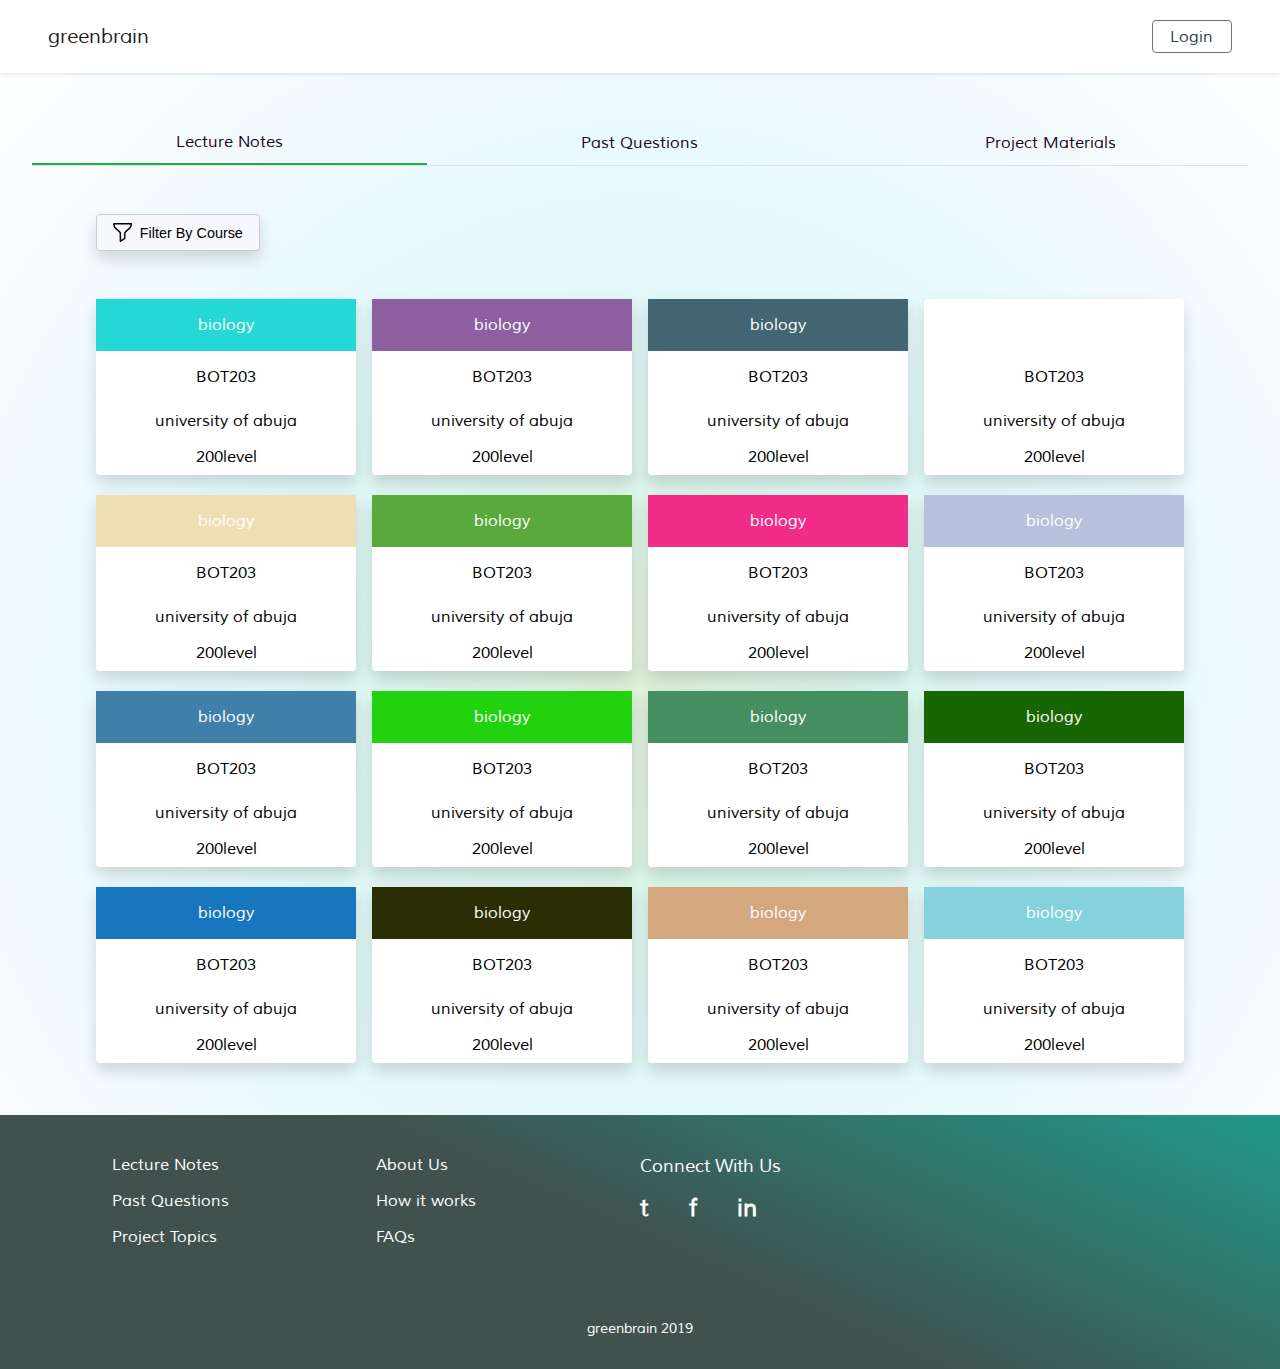
==== Pages/LecturesNotes.html @ ea2e2113 "first push" ====
<!DOCTYPE html>
<html lang="en">
<head>
    <meta charset="UTF-8">
    <meta name="viewport" content="width=device-width, initial-scale=1.0">
    <link rel="stylesheet" href="path/to/bootstrap/css/bootstrap.min.css">
<link rel="stylesheet" href="path/to/font-awesome/css/font-awesome.min.css">
    <link type="text/css" rel="stylesheet" href="../css/index.css"/>
    <link type="text/css" rel="stylesheet" href="../css/LectureNotes.css"/>
    <title>greenbrain | Lecture handouts, past question papers, project topics and materials</title>
</head>

<header class="header">
    <div class="header__nav">
        <a href="../index.html" class="header__title">greenbrain</a>


        <div class="header__icons">
            <a class="header__link">
                Login
            </a>
        </div>
    </div>
    
</header>
<body>
    <section class="tab__group">
        <nav class="tab">
            <a href="./LecturesNotes.html" class="active tab__item">Lecture Notes</a>
            <a href="./PastQuestions.html" class=" tab__item">Past Questions</a>
            <a href="./Projects.html" class="tab__item">Project Materials</a>
        </nav>
    </section>

    <div class="filter__cover" >
        <button class="filter">
            <img src="../css/images/filter.png" alt="filter" class="filter__image"/>
            <p>Filter By Course</p>
        </button>
        
    </div>

    <section class="tablet__grid">
        <div class="tablet">
            <div class="tablet__color">
                <p class="tablet__title">biology</p>
            </div>
            <p class="tablet__text tablet__course">BOT203</p>
            <p class="tablet__text">university of abuja</p>
            <p class="tablet__text">200level</p>
        </div>

        <div class="tablet">
            <div class="tablet__color">
                <p class="tablet__title">biology</p>
            </div>
            <p class="tablet__text tablet__course">BOT203</p>
            <p class="tablet__text">university of abuja</p>
            <p class="tablet__text">200level</p>
        </div>

        <div class="tablet">
            <div class="tablet__color">
                <p class="tablet__title">biology</p>
            </div>
            <p class="tablet__text tablet__course">BOT203</p>
            <p class="tablet__text">university of abuja</p>
            <p class="tablet__text">200level</p>
        </div>

        <div class="tablet">
            <div class="tablet__color">
                <p class="tablet__title">biology</p>
            </div>
            <p class="tablet__text tablet__course">BOT203</p>
            <p class="tablet__text">university of abuja</p>
            <p class="tablet__text">200level</p>
        </div>

        <div class="tablet">
            <div class="tablet__color">
                <p class="tablet__title">biology</p>
            </div>
            <p class="tablet__text tablet__course">BOT203</p>
            <p class="tablet__text">university of abuja</p>
            <p class="tablet__text">200level</p>
        </div>

        <div class="tablet">
            <div class="tablet__color">
                <p class="tablet__title">biology</p>
            </div>
            <p class="tablet__text tablet__course">BOT203</p>
            <p class="tablet__text">university of abuja</p>
            <p class="tablet__text">200level</p>
        </div>

        <div class="tablet">
            <div class="tablet__color">
                <p class="tablet__title">biology</p>
            </div>
            <p class="tablet__text tablet__course">BOT203</p>
            <p class="tablet__text">university of abuja</p>
            <p class="tablet__text">200level</p>
        </div>

        <div class="tablet">
            <div class="tablet__color">
                <p class="tablet__title">biology</p>
            </div>
            <p class="tablet__text tablet__course">BOT203</p>
            <p class="tablet__text">university of abuja</p>
            <p class="tablet__text">200level</p>
        </div>

        <div class="tablet">
            <div class="tablet__color">
                <p class="tablet__title">biology</p>
            </div>
            <p class="tablet__text tablet__course">BOT203</p>
            <p class="tablet__text">university of abuja</p>
            <p class="tablet__text">200level</p>
        </div>

        <div class="tablet">
            <div class="tablet__color">
                <p class="tablet__title">biology</p>
            </div>
            <p class="tablet__text tablet__course">BOT203</p>
            <p class="tablet__text">university of abuja</p>
            <p class="tablet__text">200level</p>
        </div>

        <div class="tablet">
            <div class="tablet__color">
                <p class="tablet__title">biology</p>
            </div>
            <p class="tablet__text tablet__course">BOT203</p>
            <p class="tablet__text">university of abuja</p>
            <p class="tablet__text">200level</p>
        </div>

        <div class="tablet">
            <div class="tablet__color">
                <p class="tablet__title">biology</p>
            </div>
            <p class="tablet__text tablet__course">BOT203</p>
            <p class="tablet__text">university of abuja</p>
            <p class="tablet__text">200level</p>
        </div>

        <div class="tablet">
            <div class="tablet__color">
                <p class="tablet__title">biology</p>
            </div>
            <p class="tablet__text tablet__course">BOT203</p>
            <p class="tablet__text">university of abuja</p>
            <p class="tablet__text">200level</p>
        </div>

        <div class="tablet">
            <div class="tablet__color">
                <p class="tablet__title">biology</p>
            </div>
            <p class="tablet__text tablet__course">BOT203</p>
            <p class="tablet__text">university of abuja</p>
            <p class="tablet__text">200level</p>
        </div>

        <div class="tablet">
            <div class="tablet__color">
                <p class="tablet__title">biology</p>
            </div>
            <p class="tablet__text tablet__course">BOT203</p>
            <p class="tablet__text">university of abuja</p>
            <p class="tablet__text">200level</p>
        </div>

        <div class="tablet">
            <div class="tablet__color">
                <p class="tablet__title">biology</p>
            </div>
            <p class="tablet__text tablet__course">BOT203</p>
            <p class="tablet__text">university of abuja</p>
            <p class="tablet__text">200level</p>
        </div>
    </section>
    

        <footer>
            <div class="footer">
                <div class="footer__list">
                    <div class="footer__items">
                        <a href="#">Lecture Notes</a>
                        <a href="#">Past Questions</a>
                        <a href="#">Project Topics</a>
                    </div>

                    <div class="footer__items">
                        <a href="#">About Us</a>
                        <a href="#">How it works</a>
                        <a href="#">FAQs</a>
                    </div>

                    <div class="footer__items">
                        <p class="footer__a">Connect With Us</p>
                        <div class="footer__links">
                            <a href="www.twitter.com" class="social__icon">
                                t
                            </a>
                            <a href="www.facebook.com" class="social__icon">
                                f
                            </a>
                            <a href="www.linkedln.com" class="social__icon">
                                in
                            </a>
                        </div>
                    </div>
                </div>
            </div>

            <p style="text-align: center; font-size: .9rem;">greenbrain 2019</p>
        </footer>
    </div>
    
    <script src="../index.js"></script>
</body>
</html>
---- css/index.css ----
*{
    margin: 0;
    padding:0;
}

@font-face {
    font-family: "Muli";
    src: url("./Font/muli/Muli-Regular.ttf"),
    url("./Font/muli/Muli-Regular.ttf");
}

@keyframes shake{
    0%{
        transform: translateY(1rem);
    }

    

    100%{
        transform: translateY(-1rem);
    }
}

body{
    font-family: Muli,Arial, Helvetica, sans-serif;
    font-size: 62.5%;
    
    background-image: radial-gradient(circle, #dff0d8, #dbf6ee, #e5f9fd, #f5fbff, #ffffff)
}

.container{
    
}

.header{
    padding-left: 3rem;
    padding-right: 3rem;
    background-color: white;
    box-shadow: 0px 1px 4px rgba(0, 0, 0, 0.13);
}

.header__nav{
    display: flex;
    flex-flow: row nowrap;
    justify-content: space-between;
    align-items: center;
    padding-top:1.5rem;
    padding-bottom:1.5rem
}

.header__title{
    color:rgba(0,0,0,.9);
    display: block;
    font-size: 1.25rem;
    line-height: inherit;
    white-space: nowrap;
    font-weight: 500;
}

.header__link{
    padding:.35rem 1.1rem;
    border: 1px solid#6c757d;
    border-radius: .25rem;
    color: #2c3e50;
    text-decoration: none;
    font-size: 1rem;
}

.header__link:hover{
    text-decoration: underline;
}

.icon{
    width: 1.5rem;
    height:1.5rem;
    margin-right:1rem;
}

input[type=search]{
    flex: 0 0 35%;
    color: #495057;
    background-color: #fff;
    background-clip: padding-box;
    border-radius: .25rem;
    border: 1px solid #ced4da;
    outline: none;
    padding: .25rem .5rem;
    font-size: .875rem;
    line-height: 1.5;
    border-radius: .2rem;
}

a{
    text-decoration: none;
}

ul{
    list-style: none;
    color: #3f3356;
    font-size: 1.3rem;
}

li{
    margin: 2rem 0;
}

li::before{
    content: "\2713";
    color: red;
    display: inline-block;
    width: 1em;
    margin-left: -1em;
    font-weight: 600;
    padding: 0 -20px;
    box-sizing: border-box;
}

.section__home{
    position: relative;
    width: 100%;
    display: -webkit-box;
    display: -ms-flexbox;
    display: flex;
    -webkit-box-orient: horizontal;
    -webkit-box-direction: normal;
    -ms-flex-direction: row;
    flex-direction: row;
    -webkit-box-align: center;
    -ms-flex-align: center;
    align-items: center;
    -webkit-box-pack: center;
    -ms-flex-pack: center;
    justify-content: center;
    background-image: linear-gradient(45deg,transparent 20%,#ccc 25%,transparent 0),linear-gradient(-45deg,transparent 20%,#ccc 25%,transparent 0),linear-gradient(-45deg,transparent 75%,#ccc 80%,transparent 0),radial-gradient(#efe 2px,transparent 0);
    background-size: 18px 18px,18px 18px;
    -webkit-box-sizing: border-box;
    box-sizing: border-box;
    margin: 0;
    padding: 0;
    height: 90vh;
    padding-left: 6rem;
    padding-right: 6rem;
}

.landing__home{
    display: grid;
    grid-template-columns: 1fr 1fr;
    justify-content: flex-start;
    align-items: center;

}

.landing__image-cover{
    display: flex;
    align-items: center;
    justify-content: center;
}

.landing__image{
    width:70%;
    transform: translateY(0rem);
    animation: shake 2s infinite alternate;
}

.landing__title{
    font-style: normal;
    font-weight: 600;
    font-size: 2rem;
    line-height: 150%;
    margin-bottom: 7%;
}

.primary__btn{
    display: inline-block;
    padding: 3% 6%;
    background-color: #219988;
    border-radius: 5px;
    border: none;
    color: #fff;
    font-weight: 500;
    font-size: 1.2rem;
    margin-top: 2%;
    
}

.primary__btn:hover{
    text-decoration: underline #FFF;
}

.section__body{
    background-color: rgb(228, 249, 245);
    padding:6rem;
}

.body__title{
    text-align: center;
}

.body__grid{
    display:grid;
    grid-template-columns: 1fr 1fr;
    grid-gap:3rem;
    padding-bottom: 6rem;
}

.body__card{
    /* height: 300px; */
    box-shadow: rgba(0, 0, 0, 0.2) 0px 4px 8px 0px;
    background: rgb(255, 255, 255);
    margin: 5%;
    border-radius: 5px;
    padding: 3% 7%;
}

.card__title{
    font-size: 1.2rem;
    font-weight: 600;
    line-height: 22px;
    padding: 3% 0px;
}

.card__text{
    color: #3f3356;
    font-size: 1rem;
}

.card__icon{
    width: 20%;
}


.uploading{
    background-color: rgb(228, 249, 245);
    display: grid;
    grid-template-columns: repeat(3, 1fr);
    padding: 6rem 14rem;
    gap: 0.5rem;
}

.uploading__content{
    position: relative;
    font-size: 1.5rem;
    font-weight: 600;
    display: flex;
    -webkit-box-align: center;
    align-items: center;
    -webkit-box-pack: center;
    justify-content: center;
}



.uploading__btn{
    display: inline-block;
    text-align: center;
    font-size: 0.9rem;
    color: rgb(255, 255, 255);
    background-color: rgb(33, 153, 136);
    font-weight: 600;
    padding: 0.9rem 2.5rem;
    border-radius: 4px;
}

footer{
    color: #fff;
    background: linear-gradient(24deg,#40514e,#40514e 50%,#219988);
    padding:2rem 7rem;
}

.footer__list{
    display: grid;
    grid-template-columns:repeat(4, 1fr);
    padding-bottom: 4rem;
}

.footer__items{
    display: flex;
    flex-direction: column;
    justify-content: flex-start;
    align-items: flex-start;
}

.footer__items a{
    padding: 0.5rem 0;
    color: white;
    font-size: 1rem;
    font-weight: 400;
}

.footer__a{
    padding: 0.5rem 0;
    color: white;
    font-size: 1.1rem;
}

.footer__links{
    
    display: flex;
    justify-content: flex-start;
    align-items: center;   
}

.footer__links a{
    font-size: 1.5rem;
    font-weight: 600;
    padding-right:1rem

}

.footer__links a:not(:last-child){
    margin-right: 1.5rem;
}

.stats{
    padding:4rem 9rem;
    display: grid;
    grid-template-columns: repeat(4, 1fr);
    background-image: linear-gradient(45deg,transparent 20%,#ccc 25%,transparent 0),
    linear-gradient(-45deg,transparent 20%,#ccc 25%,transparent 0),
    linear-gradient(-45deg,transparent 75%,#ccc 80%,transparent 0),
    radial-gradient(#efe 2px,transparent 0);
    background-size: 18px 18px,18px 18px;
}

.stats__item{
    display: flex;
    flex-direction: column;
    justify-content: center;
    align-items: center;
}

.stats__score{
    font-size: 3.7rem;
    font-weight: 600;
}

.stats__text{
    font-size: 1.2rem;
    font-weight: 500;
    margin-top: 1rem;
    color:#1a051d;
}
---- css/LectureNotes.css ----
.tab__group{
    padding:3rem 2rem;

}
.tab{
    display: grid;
    gap:1rem;
    grid-template-columns: repeat(3, 1fr);
    /* padding:3rem 2rem; */
    border-bottom: 1px solid #dee2e6;
}

.tab__item{
    display: flex;
    justify-content: center;
    align-items: center;
    color: #1a051d;
    padding:0.7rem 0rem;
    font-size: 1rem;
}

.tab__item:hover{
    border: 1px solid #dee2e6;
    color:#007bff;
}

.tab__item:focus{
    background-color:#28aa45 ;
    color: white;
}

.active{
    border-bottom:2px solid #28aa45;
}
.active:hover{
    background-color:#28aa45 ;
    color: white;
}

.filter__cover{
    padding-left: 6rem;
}

.filter{
    display: flex;
    justify-content: center;
    align-items: center;
    border: 1px solid #ccc;
    border-radius: 4px;
    background-color: #f7f8fb;
    font-size: .9rem;
    margin-bottom: 3rem;
    padding: 0.5rem 1rem;
    box-shadow: 0 .5rem 1rem rgba(0,0,0,.15)
}

.filter__image{
    width: 1.3em;
    height: 1.3em;
    margin-right: .5rem;
}

.tablet__grid{
    display: grid;
    grid-template-columns: repeat(4, 1fr);
    gap:1rem;
    padding: 0rem 6rem;
    margin-bottom: 3rem;
}

.tablet{
    display: flex;
    flex-direction: column;
    justify-content: flex-start;
    align-items: center;
    box-shadow: 0 .5rem 1rem rgba(0,0,0,.15);
    margin-bottom: .25rem;
    border-radius: .25rem;
    background-color: #fff;
    transform: translateY(0rem);
    transition: all .4s;
}

.tablet:hover{
    cursor: pointer;
    transform: translateY(-1rem);
}

.tablet__title{
    padding: 1rem 0;
    font-size: 1rem;
    text-align: center;
}

.tablet__text{
    padding: 0.5rem 0;
    font-size: 1rem;
}

.tablet__color{
    /* background-color: rgb(129, 57, 21); */
    color: rgb(255, 255, 255);
    width: 100%;
}

.tablet__course{
    margin:0.5rem 2rem;
}
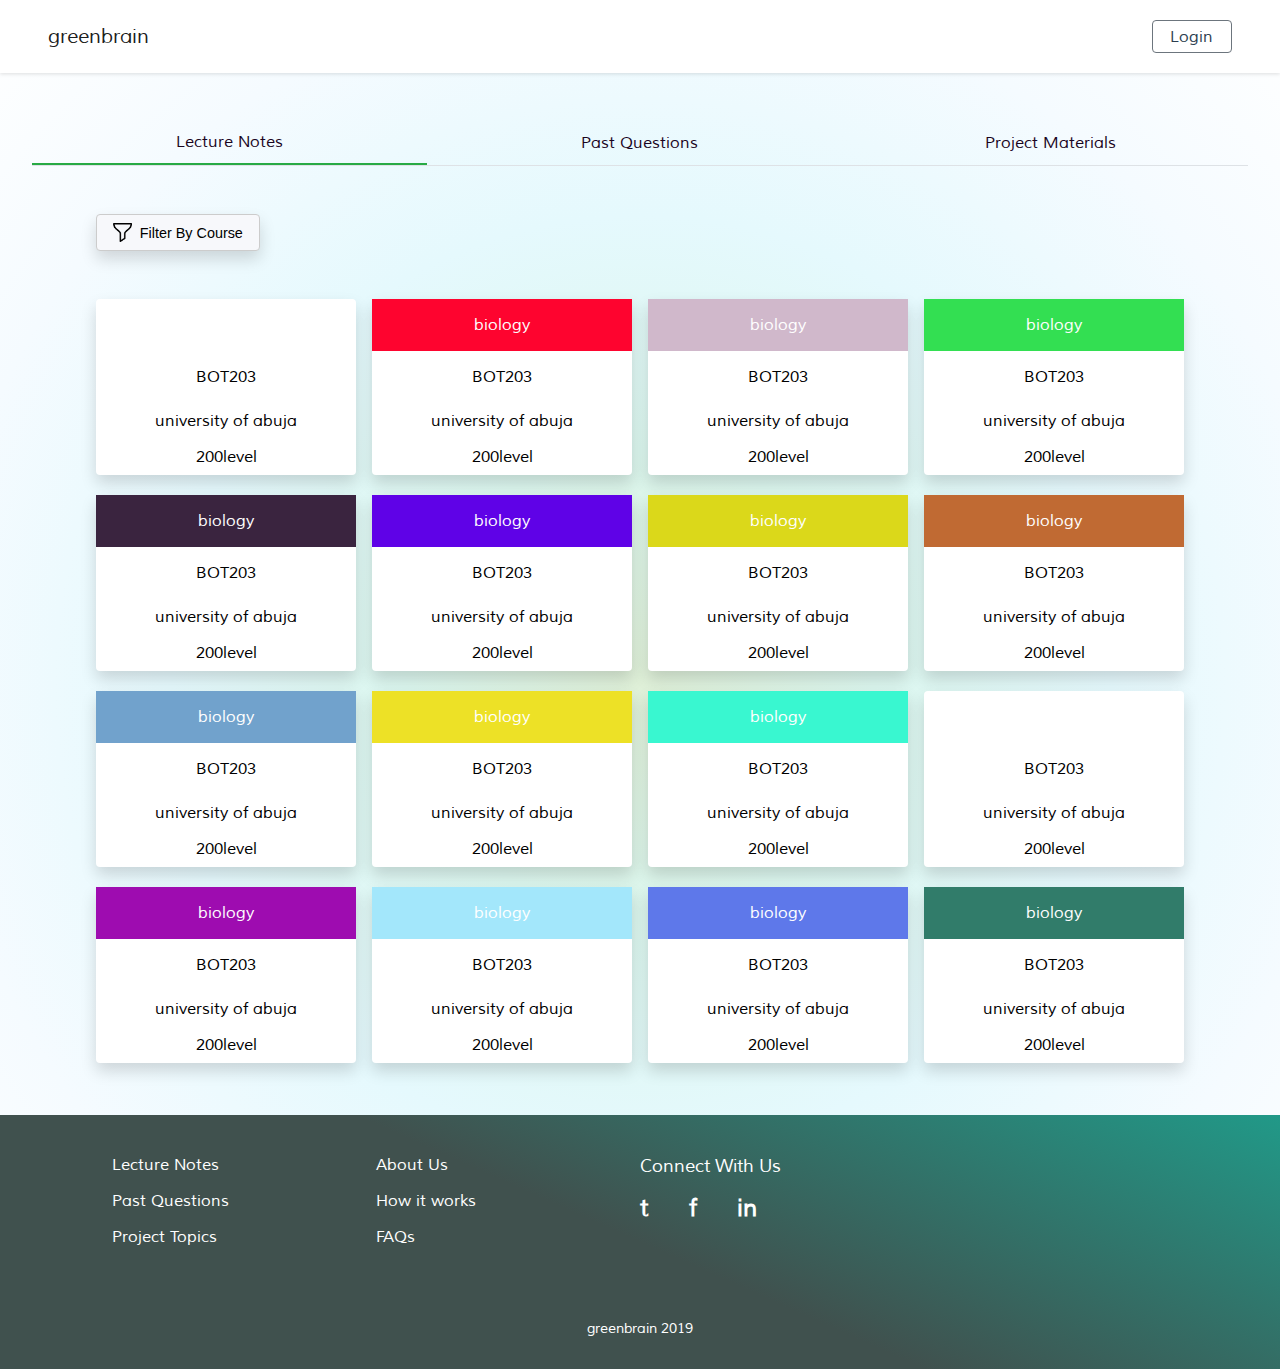
==== commit 0824c83b: "first push" ====
--- a/Pages/LecturesNotes.html
+++ b/Pages/LecturesNotes.html
@@ -16,7 +16,7 @@
 
 
         <div class="header__icons">
-            <a class="header__link">
+            <a href="./Login.html" class="header__link">
                 Login
             </a>
         </div>
--- a/css/index.css
+++ b/css/index.css
@@ -27,6 +27,8 @@
     
     background-image: radial-gradient(circle, #dff0d8, #dbf6ee, #e5f9fd, #f5fbff, #ffffff)
 }
+
+
 
 .container{
     
@@ -116,7 +118,7 @@
 }
 
 .section__home{
-    position: relative;
+    
     width: 100%;
     display: -webkit-box;
     display: -ms-flexbox;
@@ -137,18 +139,25 @@
     box-sizing: border-box;
     margin: 0;
     padding: 0;
-    height: 90vh;
+    
+    min-height: 90vh;
     padding-left: 6rem;
     padding-right: 6rem;
 }
 
 .landing__home{
     display: grid;
-    grid-template-columns: 1fr 1fr;
+    grid-template-columns: repeat(2, 1fr);
     justify-content: flex-start;
     align-items: center;
-
-}
+    padding-top:9rem;
+    padding-bottom:3rem;
+
+    
+
+}
+
+
 
 .landing__image-cover{
     display: flex;
@@ -341,3 +350,56 @@
     color:#1a051d;
 }
 
+@media only screen and (max-width: 768px) {
+    header{
+        padding-left:1rem !important;
+        padding-right:1rem !important;
+    }
+    .landing__title{
+        font-size: 1.4rem;
+    }
+    .section__home{
+        padding:2rem;
+    }
+    .landing__home{
+        grid-template-columns: 1fr;
+        padding-top: 4rem;
+    }
+    .landing__image-cover{
+        display: none;
+    }
+
+    .body__grid{
+        grid-template-columns: 1fr;
+        padding-bottom: 0;
+    }
+
+    .section__body{
+        padding:4rem 0;
+    }
+
+    .stats{
+        grid-template-columns: 1fr;
+        gap:2rem;
+        padding:4rem 0;
+    }
+
+    .uploading{
+        grid-template-columns: 1fr;
+        gap:2rem;
+        place-items: center;
+        padding: 6rem 0rem;
+    }
+
+    .uploading__text{
+        text-align: center;
+    }
+
+    .footer__list{
+        grid-template-columns: 1fr;
+    }
+
+    .footer__items{
+        margin-bottom: 2rem;
+    }
+}--- a/css/LectureNotes.css
+++ b/css/LectureNotes.css
@@ -13,11 +13,13 @@
 
 .tab__item{
     display: flex;
+    flex-wrap: wrap;
     justify-content: center;
     align-items: center;
     color: #1a051d;
     padding:0.7rem 0rem;
     font-size: 1rem;
+
 }
 
 .tab__item:hover{
@@ -106,4 +108,21 @@
 
 .tablet__course{
     margin:0.5rem 2rem;
+}
+
+@media only screen and (max-width: 768px) {
+    .tablet__grid{
+        grid-template-columns: 1fr;
+        padding:0 2rem;
+    }
+
+    .filter__cover{
+        padding-left: 2rem;
+    }
+
+    .tab{
+        grid-template-columns: repeat(2, 1fr);
+        grid-auto-rows:  1fr;
+    }
+
 }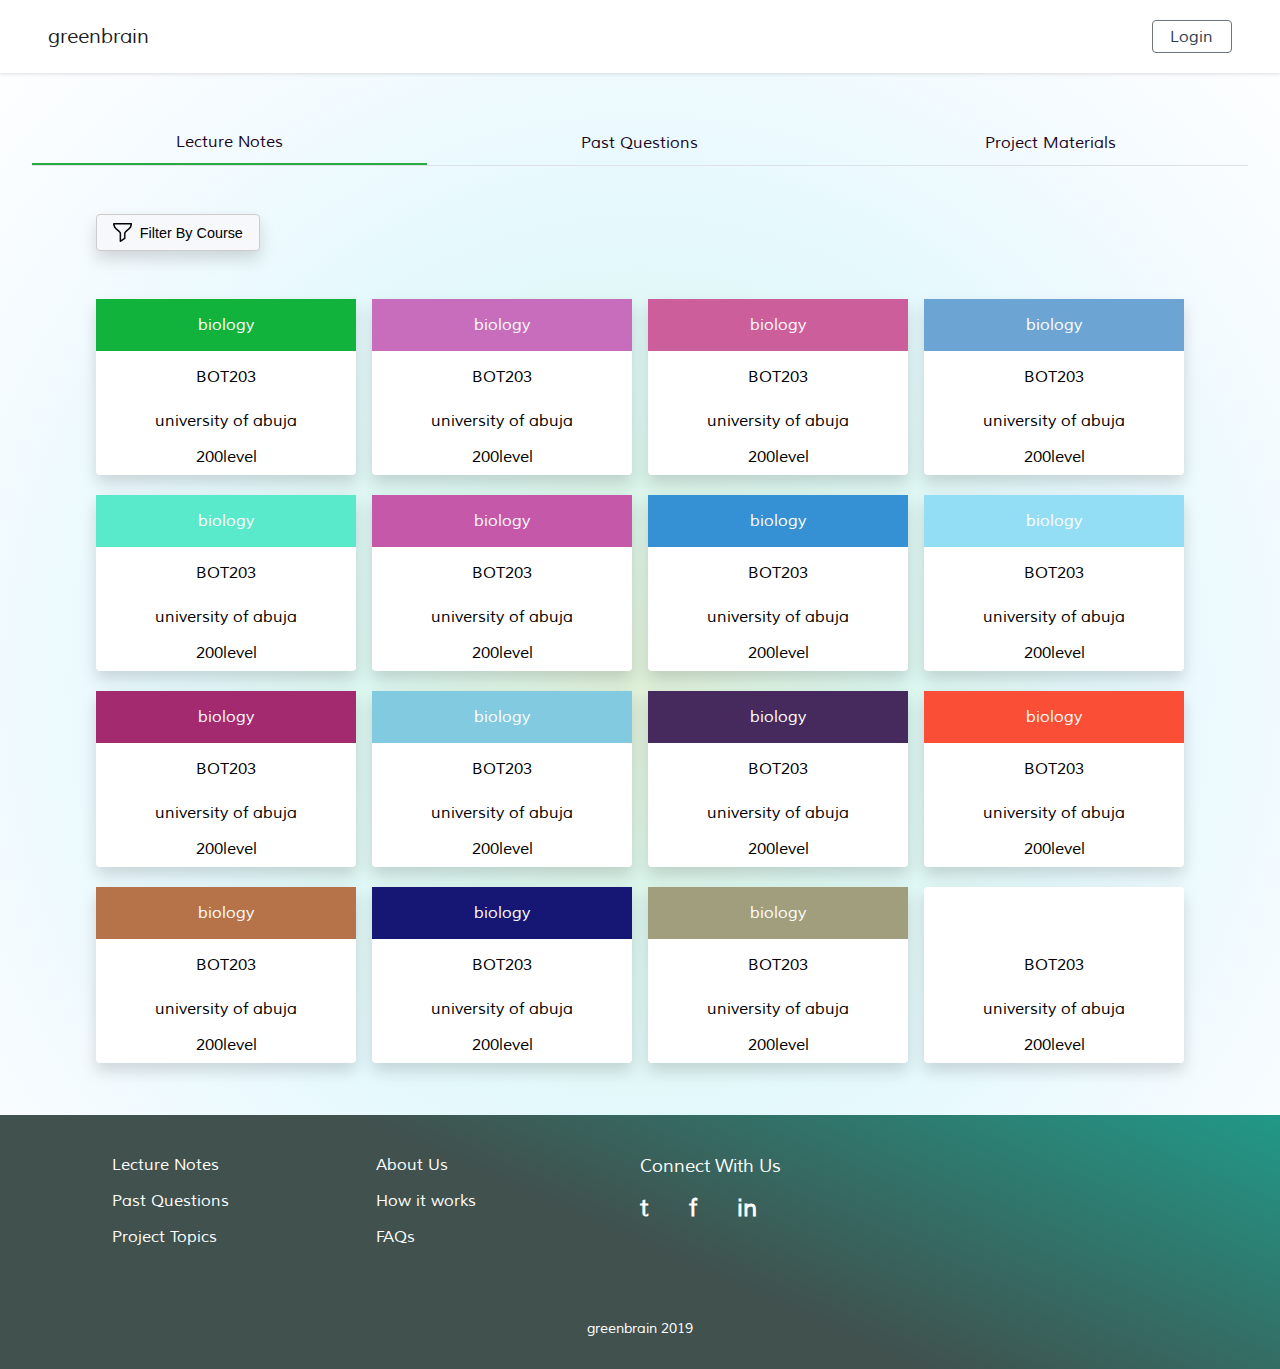
==== commit 9eb9d436: "minor changes" ====
--- a/Pages/LecturesNotes.html
+++ b/Pages/LecturesNotes.html
@@ -23,7 +23,8 @@
     </div>
     
 </header>
-<body>
+<body >
+    <div class="lectures__container">
     <section class="tab__group">
         <nav class="tab">
             <a href="./LecturesNotes.html" class="active tab__item">Lecture Notes</a>
@@ -185,7 +186,7 @@
             <p class="tablet__text">200level</p>
         </div>
     </section>
-    
+</div>
 
         <footer>
             <div class="footer">
--- a/css/index.css
+++ b/css/index.css
@@ -25,7 +25,7 @@
     font-family: Muli,Arial, Helvetica, sans-serif;
     font-size: 62.5%;
     
-    background-image: radial-gradient(circle, #dff0d8, #dbf6ee, #e5f9fd, #f5fbff, #ffffff)
+    
 }
 
 
@@ -139,7 +139,6 @@
     box-sizing: border-box;
     margin: 0;
     padding: 0;
-    
     min-height: 90vh;
     padding-left: 6rem;
     padding-right: 6rem;
--- a/css/LectureNotes.css
+++ b/css/LectureNotes.css
@@ -1,4 +1,6 @@
-
+body{
+    background-image: radial-gradient(circle, #dff0d8, #dbf6ee, #e5f9fd, #f5fbff, #ffffff)
+}
 .tab__group{
     padding:3rem 2rem;
 
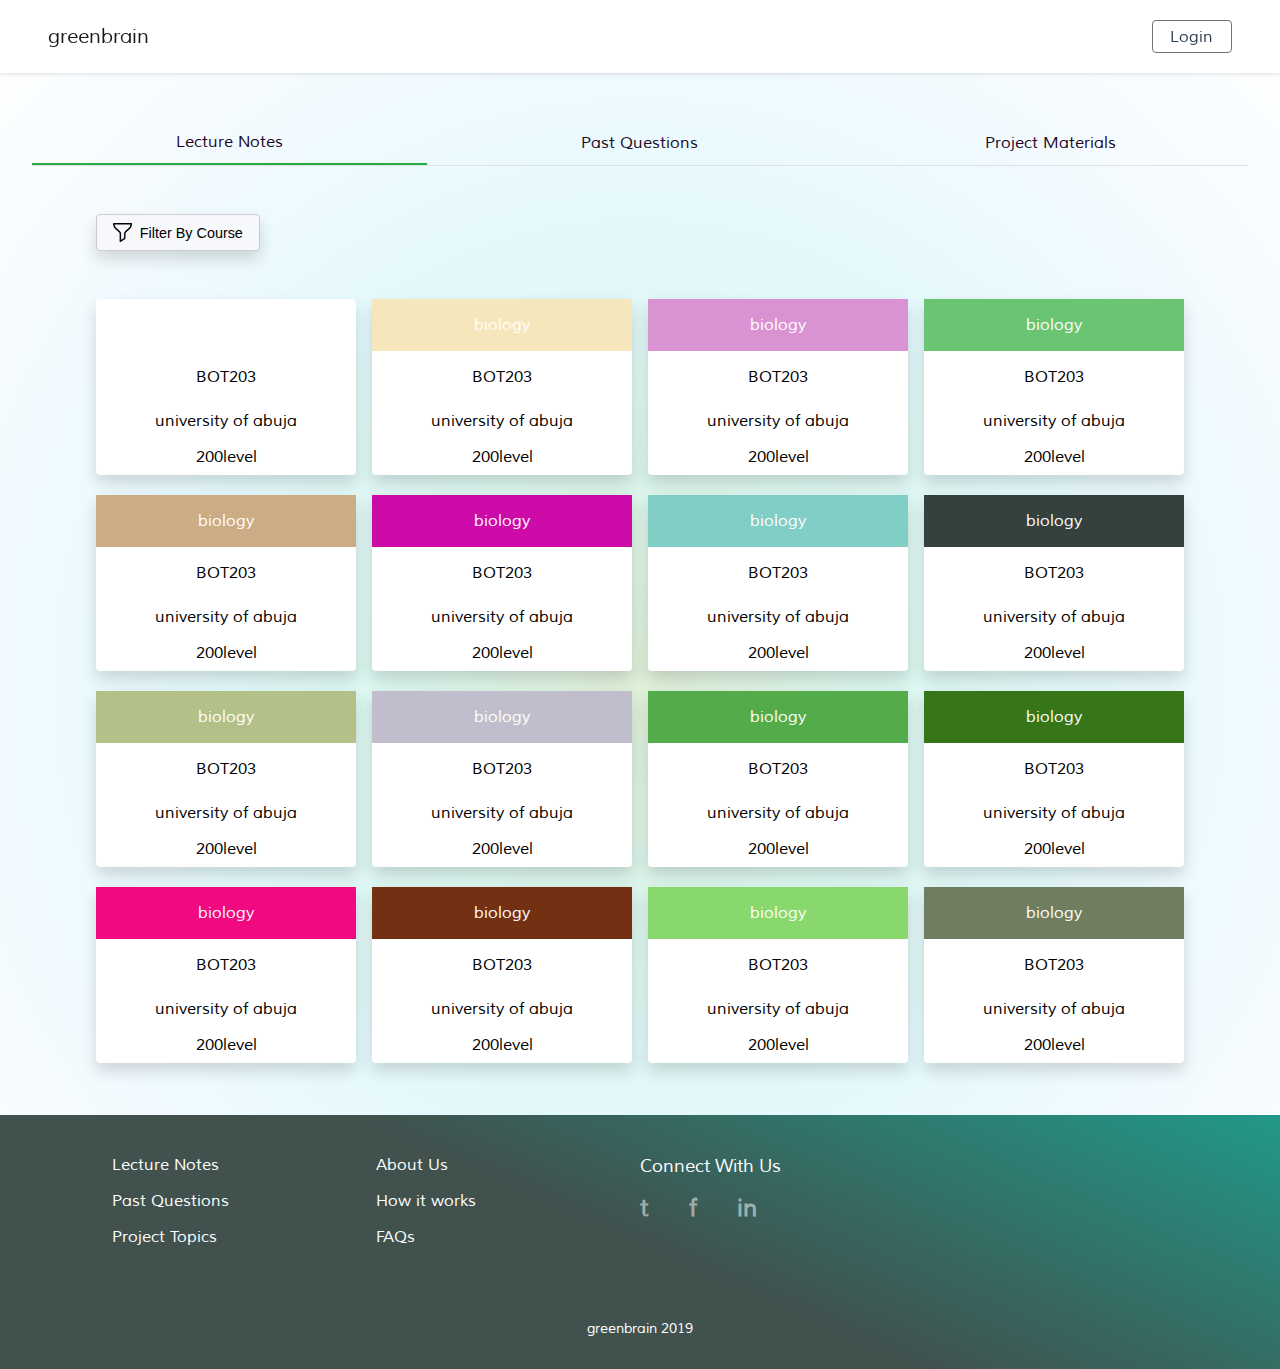
==== commit 33bab81a: "minor changes" ====
--- a/Pages/LecturesNotes.html
+++ b/Pages/LecturesNotes.html
@@ -192,9 +192,9 @@
             <div class="footer">
                 <div class="footer__list">
                     <div class="footer__items">
-                        <a href="#">Lecture Notes</a>
-                        <a href="#">Past Questions</a>
-                        <a href="#">Project Topics</a>
+                        <a href="./Pages/LecturesNotes.html">Lecture Notes</a>
+                        <a href="./Pages/PastQuestions.html">Past Questions</a>
+                        <a href="./Pages/Projects.html">Project Topics</a>
                     </div>
 
                     <div class="footer__items">
--- a/css/index.css
+++ b/css/index.css
@@ -35,8 +35,10 @@
 }
 
 .header{
-    padding-left: 3rem;
-    padding-right: 3rem;
+    position: -webkit-sticky;
+    position: sticky;
+    top: 0;
+    z-index: 2000;
     background-color: white;
     box-shadow: 0px 1px 4px rgba(0, 0, 0, 0.13);
 }
@@ -57,6 +59,7 @@
     line-height: inherit;
     white-space: nowrap;
     font-weight: 500;
+    padding-left: 3rem;
 }
 
 .header__link{
@@ -66,6 +69,11 @@
     color: #2c3e50;
     text-decoration: none;
     font-size: 1rem;
+    
+}
+
+.header__icons{
+    padding-right: 3rem;
 }
 
 .header__link:hover{
@@ -218,6 +226,7 @@
     margin: 5%;
     border-radius: 5px;
     padding: 3% 7%;
+    color:#3f3356;
 }
 
 .card__title{
@@ -349,11 +358,22 @@
     color:#1a051d;
 }
 
+.social__icon{
+    opacity: 0.5;
+}
+
 @media only screen and (max-width: 768px) {
     header{
         padding-left:1rem !important;
         padding-right:1rem !important;
     }
+    .header__title{
+        padding-left: 1rem;
+    }
+
+    .header__icons{
+        padding-right: 1rem;
+    }
     .landing__title{
         font-size: 1.4rem;
     }
@@ -362,7 +382,8 @@
     }
     .landing__home{
         grid-template-columns: 1fr;
-        padding-top: 4rem;
+        padding-top: 1rem;
+        padding-bottom: 1rem;
     }
     .landing__image-cover{
         display: none;
@@ -374,7 +395,7 @@
     }
 
     .section__body{
-        padding:4rem 0;
+        padding:2rem 0;
     }
 
     .stats{
@@ -391,14 +412,30 @@
     }
 
     .uploading__text{
-        text-align: center;
+        text-align: left;
+        padding:0 1.2rem;
+        font-size: 1.2rem;
     }
 
     .footer__list{
-        grid-template-columns: 1fr;
+        grid-template-columns: repeat(2,1fr);
+        padding-bottom: 2rem;
     }
 
     .footer__items{
         margin-bottom: 2rem;
     }
+    footer{
+        padding: 2rem 2rem;
+    }
+    .footer__a{
+        font-size: 1rem;
+    }
+    ul{
+        font-size: 1.25rem;
+    }
+
+    .card__title{
+        font-size:1rem;
+    }
 }